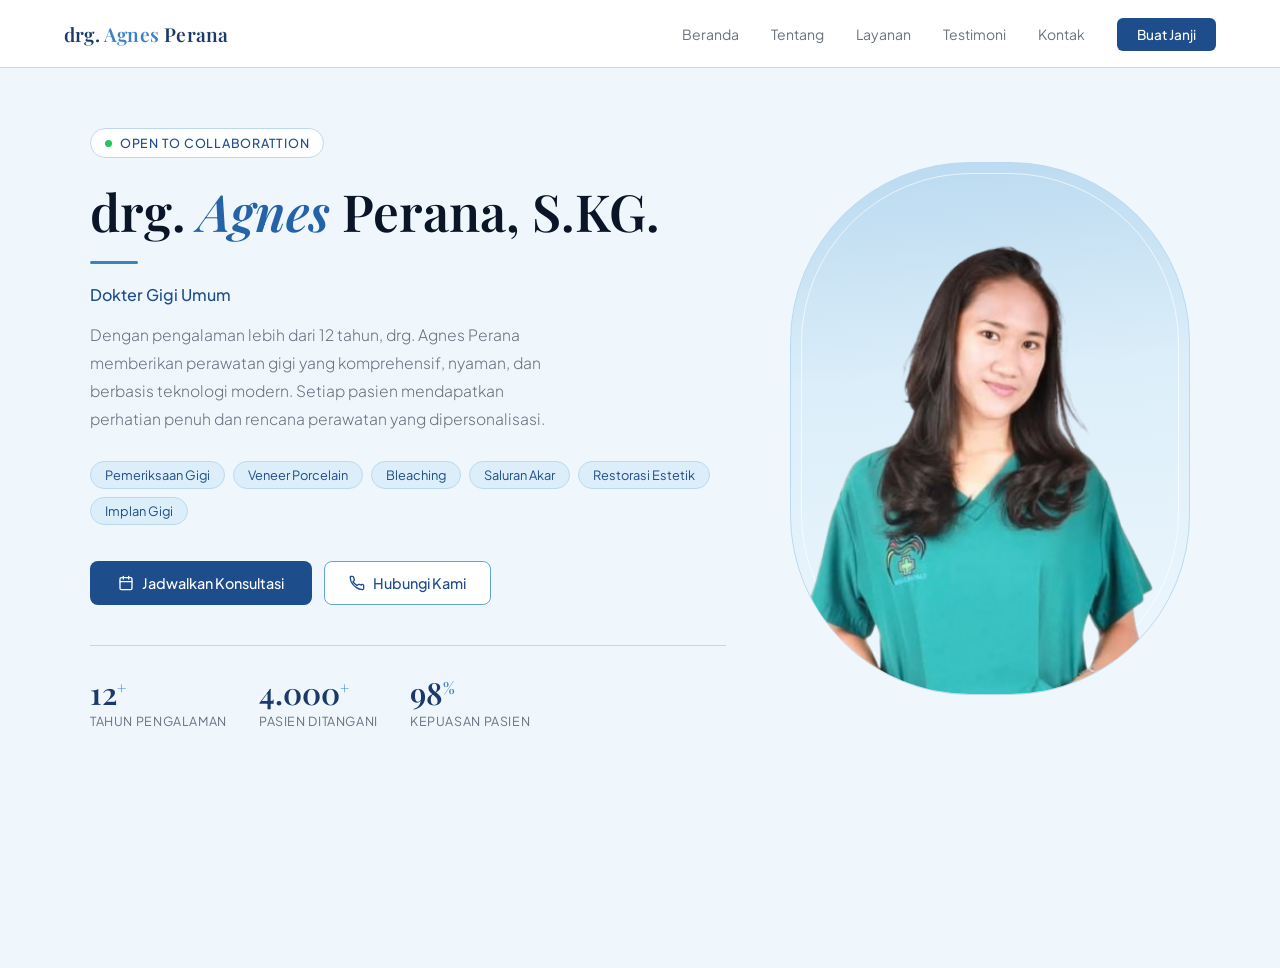
==== index.html @ d4559a84 "adding favicon & grouping image files" ====
<!doctype html>
<html lang="id">
  <head>
    <meta charset="UTF-8" />
    <meta name="viewport" content="width=device-width, initial-scale=1.0" />
    <title>drg. Agnes Perana</title>

    <!-- Favicon -->
    <link rel="icon" href="assets/favicon/favicon.png" type="image/png" />

    <!-- Google Fonts -->
    <link rel="preconnect" href="https://fonts.googleapis.com" />
    <link rel="preconnect" href="https://fonts.gstatic.com" crossorigin />
    <link href="https://fonts.googleapis.com/css2?family=Playfair+Display:ital,wght@0,600;1,500&family=Plus+Jakarta+Sans:wght@300;400;500;600&display=swap" rel="stylesheet" />

    <!-- Stylesheet -->
    <link rel="stylesheet" href="style.css" />
  </head>
  <body>
    <!-- ══════════════════════════════════
     NAVBAR
════════════════════════════════════ -->
    <header>
      <nav class="navbar">
        <a href="#" class="logo">drg. <span>Agnes</span> Perana</a>

        <ul class="nav-menu">
          <li><a href="#">Beranda</a></li>
          <li><a href="#">Tentang</a></li>
          <li><a href="#">Layanan</a></li>
          <li><a href="#">Testimoni</a></li>
          <li><a href="#">Kontak</a></li>
          <li><a href="#" class="nav-btn">Buat Janji</a></li>
        </ul>

        <button class="hamburger" id="ham" aria-label="Buka menu">
          <span></span>
          <span></span>
          <span></span>
        </button>
      </nav>

      <!-- Mobile nav drawer (ditampilkan saat hamburger diklik) -->
      <nav class="mobile-nav" id="mobileNav">
        <a href="#">Beranda</a>
        <a href="#">Tentang</a>
        <a href="#">Layanan</a>
        <a href="#">Testimoni</a>
        <a href="#">Kontak</a>
        <a href="#" class="m-cta">Buat Janji →</a>
      </nav>
    </header>

    <!-- ══════════════════════════════════
     HERO
════════════════════════════════════ -->
    <section class="hero">
      <div class="hero-inner">
        <!-- Kiri: Konten Teks -->
        <div class="hero-content">
          <div class="status-pill">
            <span class="status-dot"></span>
            Open to Collaborattion
          </div>

          <h1 class="hero-name">drg. <em>Agnes</em> Perana, S.KG.</h1>

          <p class="hero-degree"></p>
          <!-- Harusnya dipake buat gelar -->

          <div class="divider"></div>

          <p class="hero-specialty">Dokter Gigi Umum</p>

          <p class="hero-desc">
            Dengan pengalaman lebih dari 12 tahun, drg. Agnes Perana memberikan perawatan gigi yang komprehensif, nyaman, dan berbasis teknologi modern. Setiap pasien mendapatkan perhatian penuh dan rencana perawatan yang dipersonalisasi.
          </p>

          <div class="service-tags">
            <a href="#" class="tag">Pemeriksaan Gigi</a>
            <span class="tag">Veneer Porcelain</span>
            <span class="tag">Bleaching</span>
            <span class="tag">Saluran Akar</span>
            <span class="tag">Restorasi Estetik</span>
            <span class="tag">Implan Gigi</span>
          </div>

          <div class="hero-actions">
            <a href="#" class="btn-primary">
              <!-- Ikon kalender -->
              <svg width="16" height="16" viewBox="0 0 24 24" fill="none" stroke="currentColor" stroke-width="2" stroke-linecap="round" stroke-linejoin="round">
                <rect x="3" y="4" width="18" height="18" rx="2" />
                <path d="M16 2v4M8 2v4M3 10h18" />
              </svg>
              Jadwalkan Konsultasi
            </a>
            <a href="#" class="btn-outline">
              <!-- Ikon telepon -->
              <svg width="16" height="16" viewBox="0 0 24 24" fill="none" stroke="currentColor" stroke-width="2" stroke-linecap="round" stroke-linejoin="round">
                <path
                  d="M22 16.92v3a2 2 0 01-2.18 2 19.79 19.79 0 01-8.63-3.07A19.5 19.5 0 013.07 9.81 19.79 19.79 0 012 2h3a2 2 0 012 1.72c.18.96.47 1.9.87 2.81a2 2 0 01-.45 2.11L6.09 9.91a16 16 0 006 6l1.27-1.27a2 2 0 012.11-.45c.91.4 1.85.69 2.81.87A2 2 0 0122 16v2.92z"
                />
              </svg>
              Hubungi Kami
            </a>
          </div>

          <div class="stats-row">
            <div class="stat">
              <div class="stat-num">12<sup>+</sup></div>
              <div class="stat-label">Tahun Pengalaman</div>
            </div>
            <div class="stat">
              <div class="stat-num">4.000<sup>+</sup></div>
              <div class="stat-label">Pasien Ditangani</div>
            </div>
            <div class="stat">
              <div class="stat-num">98<sup>%</sup></div>
              <div class="stat-label">Kepuasan Pasien</div>
            </div>
          </div>
        </div>
        <!-- /hero-content -->

        <!-- Kanan: Foto Profil -->
        <div class="hero-photo-wrap">
          <div class="photo-frame">
            <!--
        ╔══════════════════════════════════════════════════════╗
        ║           SPESIFIKASI FOTO PROFIL DOKTER             ║
        ╠══════════════════════════════════════════════════════╣
        ║  Ukuran      : Min. 600 × 800 px (rasio 3:4)        ║
        ║  Format      : JPG atau WebP (kualitas ≥ 85%)        ║
        ║  Orientasi   : Portrait (vertikal)                   ║
        ║  Framing     : Kepala hingga pinggang (bust shot)    ║
        ║                Kepala di 1/4 bagian atas frame       ║
        ║  Background  : Polos — putih / abu / biru muda       ║
        ║  Pencahayaan : Terang, merata, profesional           ║
        ║  Pakaian     : Jas dokter putih / scrub biru         ║
        ║  Ekspresi    : Senyum ramah, tatapan ke kamera       ║
        ╠══════════════════════════════════════════════════════╣
        ║  CARA PAKAI FOTO ASLI:                               ║
        ║  Hapus seluruh <svg> di bawah, ganti dengan:        ║
        ║                                                      ║
        ║  <img src="foto-dokter.jpg"                          ║
        ║       alt="drg. Agnes Perana, S.KG."                      ║
        ║       style="width:100%;height:100%;                 ║
        ║              object-fit:cover;                       ║
        ║              object-position:center top;             ║
        ║              display:block;" />                      ║
        ╚══════════════════════════════════════════════════════╝
        -->

            <!-- SVG Ilustrasi Placeholder Dokter -->
            <img src="assets/hero/profile.png" alt="Foto Profil drg. Agnes Perana, S.KG." class="doctor-svg" />
          </div>
        </div>
        <!-- /hero-photo-wrap -->
      </div>
      <!-- /hero-inner -->
    </section>

    <!-- JavaScript -->
    <script src="script.js"></script>
  </body>
</html>
---- style.css ----
/* =============================================
   SmileClinic — Hero Profile Stylesheet
   File   : style.css
   Dibuat : drg. Amelia Hartono, Sp.KG
   ============================================= */

*,
*::before,
*::after {
  box-sizing: border-box;
  margin: 0;
  padding: 0;
}

/* ── CSS VARIABLES ─────────────────── */
:root {
  --blue-950: #0a1628;
  --blue-900: #0d1f3c;
  --blue-800: #1b3a6b;
  --blue-700: #1e4d8c;
  --blue-600: #2563a8;
  --blue-500: #3b82c4;
  --blue-400: #60a5d8;
  --blue-300: #93c4e8;
  --blue-200: #bad9f0;
  --blue-100: #dbeef9;
  --blue-50: #eff7fd;
  --white: #ffffff;
  --gray-700: #374151;
  --gray-500: #6b7280;
  --gray-300: #d1d5db;
  --gray-100: #f3f6fa;
}

html {
  scroll-behavior: smooth;
}

body {
  font-family: "Plus Jakarta Sans", sans-serif;
  background: var(--white);
  color: var(--blue-950);
  min-height: 100vh;
  padding-top: 68px; /* Height of navbar */
}

/* ── NAVBAR ───────────────────────── */
.navbar {
  background: var(--white);
  border-bottom: 1px solid var(--gray-300);
  padding: 0 5%;
  height: 68px;
  display: flex;
  align-items: center;
  justify-content: space-between;
  position: fixed;
  top: 0;
  z-index: 100;
  width: 100%;
}

.logo {
  font-family: "Playfair Display", serif;
  font-size: 1.2rem;
  font-weight: 600;
  color: var(--blue-800);
  letter-spacing: 0.01em;
  text-decoration: none;
  flex-shrink: 0;
}
.logo span {
  color: var(--blue-500);
}

.nav-menu {
  display: flex;
  align-items: center;
  gap: 2rem;
  list-style: none;
}
.nav-menu a {
  font-size: 0.875rem;
  font-weight: 400;
  color: var(--gray-500);
  text-decoration: none;
  transition: color 0.2s;
  white-space: nowrap;
}
.nav-menu a:hover {
  color: var(--blue-700);
}

.nav-btn {
  background: var(--blue-700);
  color: var(--white) !important;
  padding: 0.5rem 1.25rem;
  border-radius: 6px;
  font-weight: 500 !important;
  font-size: 0.85rem !important;
  transition: background 0.2s !important;
}
.nav-btn:hover {
  background: var(--blue-800) !important;
}

.hamburger {
  display: none;
  flex-direction: column;
  gap: 5px;
  cursor: pointer;
  border: none;
  background: none;
  padding: 4px;
}
.hamburger span {
  display: block;
  width: 22px;
  height: 2px;
  background: var(--blue-800);
  border-radius: 2px;
}

/* ── MOBILE NAV DRAWER ────────────── */
.mobile-nav {
  display: none;
  flex-direction: column;
  background: var(--white);
  border-bottom: 1px solid var(--gray-300);
  padding: 1rem 5%;
  gap: 0;
}
.mobile-nav.open {
  display: flex;
}
.mobile-nav a {
  padding: 0.75rem 0;
  font-size: 0.95rem;
  color: var(--gray-700);
  text-decoration: none;
  border-bottom: 1px solid var(--gray-100);
}
.mobile-nav a:last-child {
  border-bottom: none;
}
.mobile-nav .m-cta {
  margin-top: 0.75rem;
  background: var(--blue-700);
  color: var(--white);
  text-align: center;
  padding: 0.75rem;
  border-radius: 6px;
  font-weight: 500;
  border-bottom: none;
}

/* ── HERO SECTION ─────────────────── */
.hero {
  background: var(--blue-50);
  padding: 60px 5% 60px;
  overflow: hidden;
  min-height: 100vh;
}

.hero-inner {
  max-width: 1100px;
  margin: 0 auto;
  display: grid;
  grid-template-columns: 1fr 400px;
  gap: 64px;
  align-items: center;
}

/* ── LEFT: TEXT CONTENT ──────────── */
.hero-content {
  padding-bottom: 0;
}

.status-pill {
  display: inline-flex;
  align-items: center;
  gap: 8px;
  background: var(--white);
  border: 1px solid var(--blue-200);
  color: var(--blue-700);
  font-size: 0.78rem;
  font-weight: 500;
  letter-spacing: 0.06em;
  text-transform: uppercase;
  padding: 6px 14px;
  border-radius: 100px;
  margin-bottom: 24px;
  animation: fadeUp 0.5s ease both;
}

.status-dot {
  width: 7px;
  height: 7px;
  border-radius: 50%;
  background: #22c55e;
  animation: blink 2s ease-in-out infinite;
}

@keyframes blink {
  0%,
  100% {
    opacity: 1;
  }
  50% {
    opacity: 0.3;
  }
}

.hero-name {
  font-family: "Playfair Display", serif;
  font-size: clamp(2rem, 4vw, 3.25rem);
  font-weight: 600;
  line-height: 1.15;
  color: var(--blue-950);
  margin-bottom: 4px;
  animation: fadeUp 0.55s 0.08s ease both;
}
.hero-name em {
  font-style: italic;
  color: var(--blue-600);
}

.hero-degree {
  font-size: 0.9rem;
  font-weight: 400;
  color: var(--gray-500);
  letter-spacing: 0.05em;
  margin-bottom: 20px;
  animation: fadeUp 0.55s 0.14s ease both;
}

.divider {
  width: 48px;
  height: 3px;
  background: var(--blue-500);
  border-radius: 2px;
  margin-bottom: 20px;
  animation: fadeUp 0.55s 0.18s ease both;
}

.hero-specialty {
  font-size: 1rem;
  font-weight: 500;
  color: var(--blue-700);
  margin-bottom: 16px;
  animation: fadeUp 0.55s 0.22s ease both;
}

.hero-desc {
  font-size: 0.975rem;
  font-weight: 300;
  line-height: 1.8;
  color: var(--gray-500);
  max-width: 480px;
  margin-bottom: 28px;
  animation: fadeUp 0.55s 0.26s ease both;
}

/* ── SERVICE TAGS ─────────────────── */
.service-tags {
  display: flex;
  flex-wrap: wrap;
  gap: 8px;
  margin-bottom: 36px;
  animation: fadeUp 0.55s 0.3s ease both;
}
.tag {
  font-size: 0.8rem;
  font-weight: 400;
  color: var(--blue-700);
  background: var(--blue-100);
  border: 1px solid var(--blue-200);
  padding: 5px 14px;
  border-radius: 100px;
  text-decoration: none;
}

/* ── CTA BUTTONS ──────────────────── */
.hero-actions {
  display: flex;
  gap: 12px;
  flex-wrap: wrap;
  margin-bottom: 40px;
  animation: fadeUp 0.55s 0.34s ease both;
}

.btn-primary {
  display: inline-flex;
  align-items: center;
  gap: 8px;
  background: var(--blue-700);
  color: var(--white);
  padding: 13px 28px;
  border-radius: 8px;
  font-size: 0.9rem;
  font-weight: 500;
  text-decoration: none;
  transition:
    background 0.2s,
    transform 0.15s;
}
.btn-primary:hover {
  background: var(--blue-800);
  transform: translateY(-1px);
}

.btn-outline {
  display: inline-flex;
  align-items: center;
  gap: 8px;
  background: var(--white);
  color: var(--blue-700);
  border: 1.5px solid var(--blue-400);
  padding: 12px 24px;
  border-radius: 8px;
  font-size: 0.9rem;
  font-weight: 500;
  text-decoration: none;
  transition:
    background 0.2s,
    border-color 0.2s,
    transform 0.15s;
}
.btn-outline:hover {
  background: var(--blue-50);
  border-color: var(--blue-600);
  transform: translateY(-1px);
}

/* ── STATS ROW ────────────────────── */
.stats-row {
  display: flex;
  gap: 32px;
  flex-wrap: wrap;
  padding-top: 32px;
  border-top: 1px solid var(--blue-200);
  animation: fadeUp 0.55s 0.4s ease both;
}

.stat-num {
  font-family: "Playfair Display", serif;
  font-size: 1.9rem;
  font-weight: 600;
  color: var(--blue-800);
  line-height: 1;
}
.stat-num sup {
  font-size: 1rem;
  color: var(--blue-500);
}

.stat-label {
  font-size: 0.78rem;
  font-weight: 400;
  color: var(--gray-500);
  letter-spacing: 0.05em;
  text-transform: uppercase;
  margin-top: 4px;
}

/* ── RIGHT: PHOTO ─────────────────── */
.hero-photo-wrap {
  display: flex;
  align-items: center;
  justify-content: center;
  animation: fadeUp 0.7s 0.1s ease both;
}

/*
  Photo frame — pill shape, vertically centered.
  Rasio 3:4 sesuai spesifikasi foto profil.
*/
.photo-frame {
  width: 100%;
  max-width: 680px; /* 340 aslinya */
  border-radius: 180px;
  overflow: hidden;
  background: linear-gradient(175deg, var(--blue-200) 0%, var(--blue-100) 40%, var(--blue-50) 100%);
  border: 1px solid var(--blue-200);
  display: flex;
  flex-direction: column;
  align-items: center;
  justify-content: center;
  position: relative;
  aspect-ratio: 3 / 4;
}

/* Subtle inner ring decoration */
.photo-frame::before {
  content: "";
  position: absolute;
  inset: 10px;
  border-radius: 170px;
  border: 1px solid rgba(255, 255, 255, 0.65);
  pointer-events: none;
  z-index: 1;
}

/*
  Saat foto asli dipasang, gunakan selector ini.
  <img> akan otomatis mengisi frame dengan benar.
*/
.photo-frame img {
  width: 100%;
  height: 100%;
  object-fit: cover;
  object-position: center top;
  display: block;
}

/* SVG ilustrasi placeholder */
.doctor-svg {
  width: 100%;
  height: 100%;
  display: block;
  position: relative;
  z-index: 2;
}

/* ── KEYFRAMES ────────────────────── */
@keyframes fadeUp {
  from {
    opacity: 0;
    transform: translateY(20px);
  }
  to {
    opacity: 1;
    transform: translateY(0);
  }
}

/* ── RESPONSIVE: TABLET ───────────── */
@media (max-width: 900px) {
  .hero {
    padding: 48px 5% 48px;
  }
  .hero-inner {
    grid-template-columns: 1fr;
    gap: 40px;
    align-items: center;
  }
  .hero-content {
    order: 2;
    padding-bottom: 0;
  }
  .hero-photo-wrap {
    order: 1;
    justify-content: center;
  }
  .photo-frame {
    max-width: 240px;
  }
  .hero-desc {
    max-width: 100%;
  }
  .nav-menu {
    display: none;
  }
  .hamburger {
    display: flex;
  }
}

/* ── RESPONSIVE: MOBILE ───────────── */
@media (max-width: 540px) {
  .hero {
    padding: 36px 5% 36px;
  }
  .hero-inner {
    gap: 28px;
  }
  .hero-content {
    padding-bottom: 0;
  }
  .hero-name {
    font-size: clamp(1.7rem, 7vw, 2.2rem);
  }
  .stats-row {
    gap: 20px;
  }
  .stat-num {
    font-size: 1.5rem;
  }
  .hero-actions {
    flex-direction: column;
  }
  .btn-primary,
  .btn-outline {
    justify-content: center;
    width: 100%;
  }
  .photo-frame {
    max-width: 180px;
  }
}
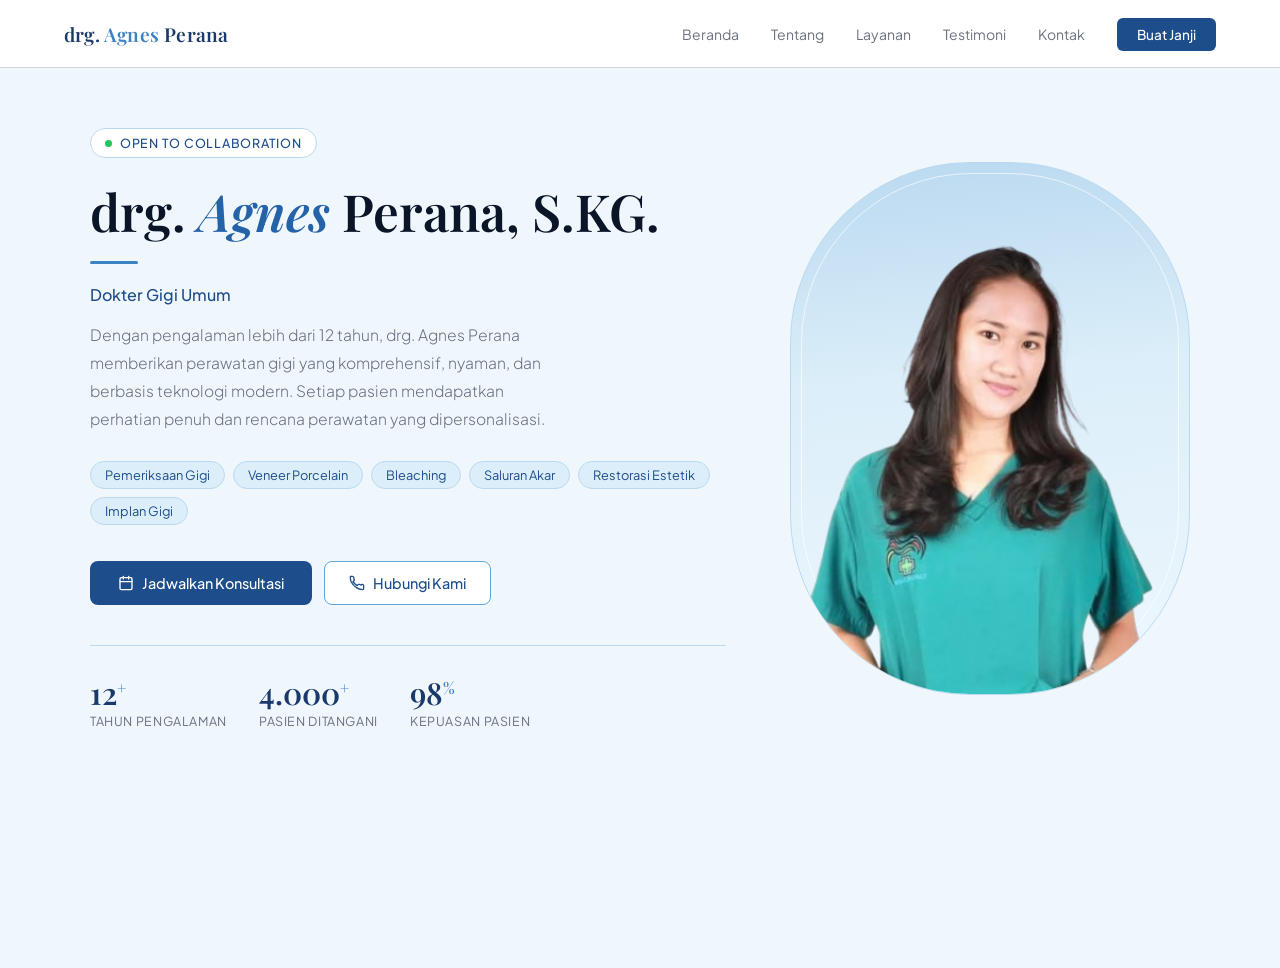
==== commit d7c23afe: "fix typo" ====
--- a/index.html
+++ b/index.html
@@ -60,7 +60,7 @@
         <div class="hero-content">
           <div class="status-pill">
             <span class="status-dot"></span>
-            Open to Collaborattion
+            Open to Collaboration
           </div>
 
           <h1 class="hero-name">drg. <em>Agnes</em> Perana, S.KG.</h1>
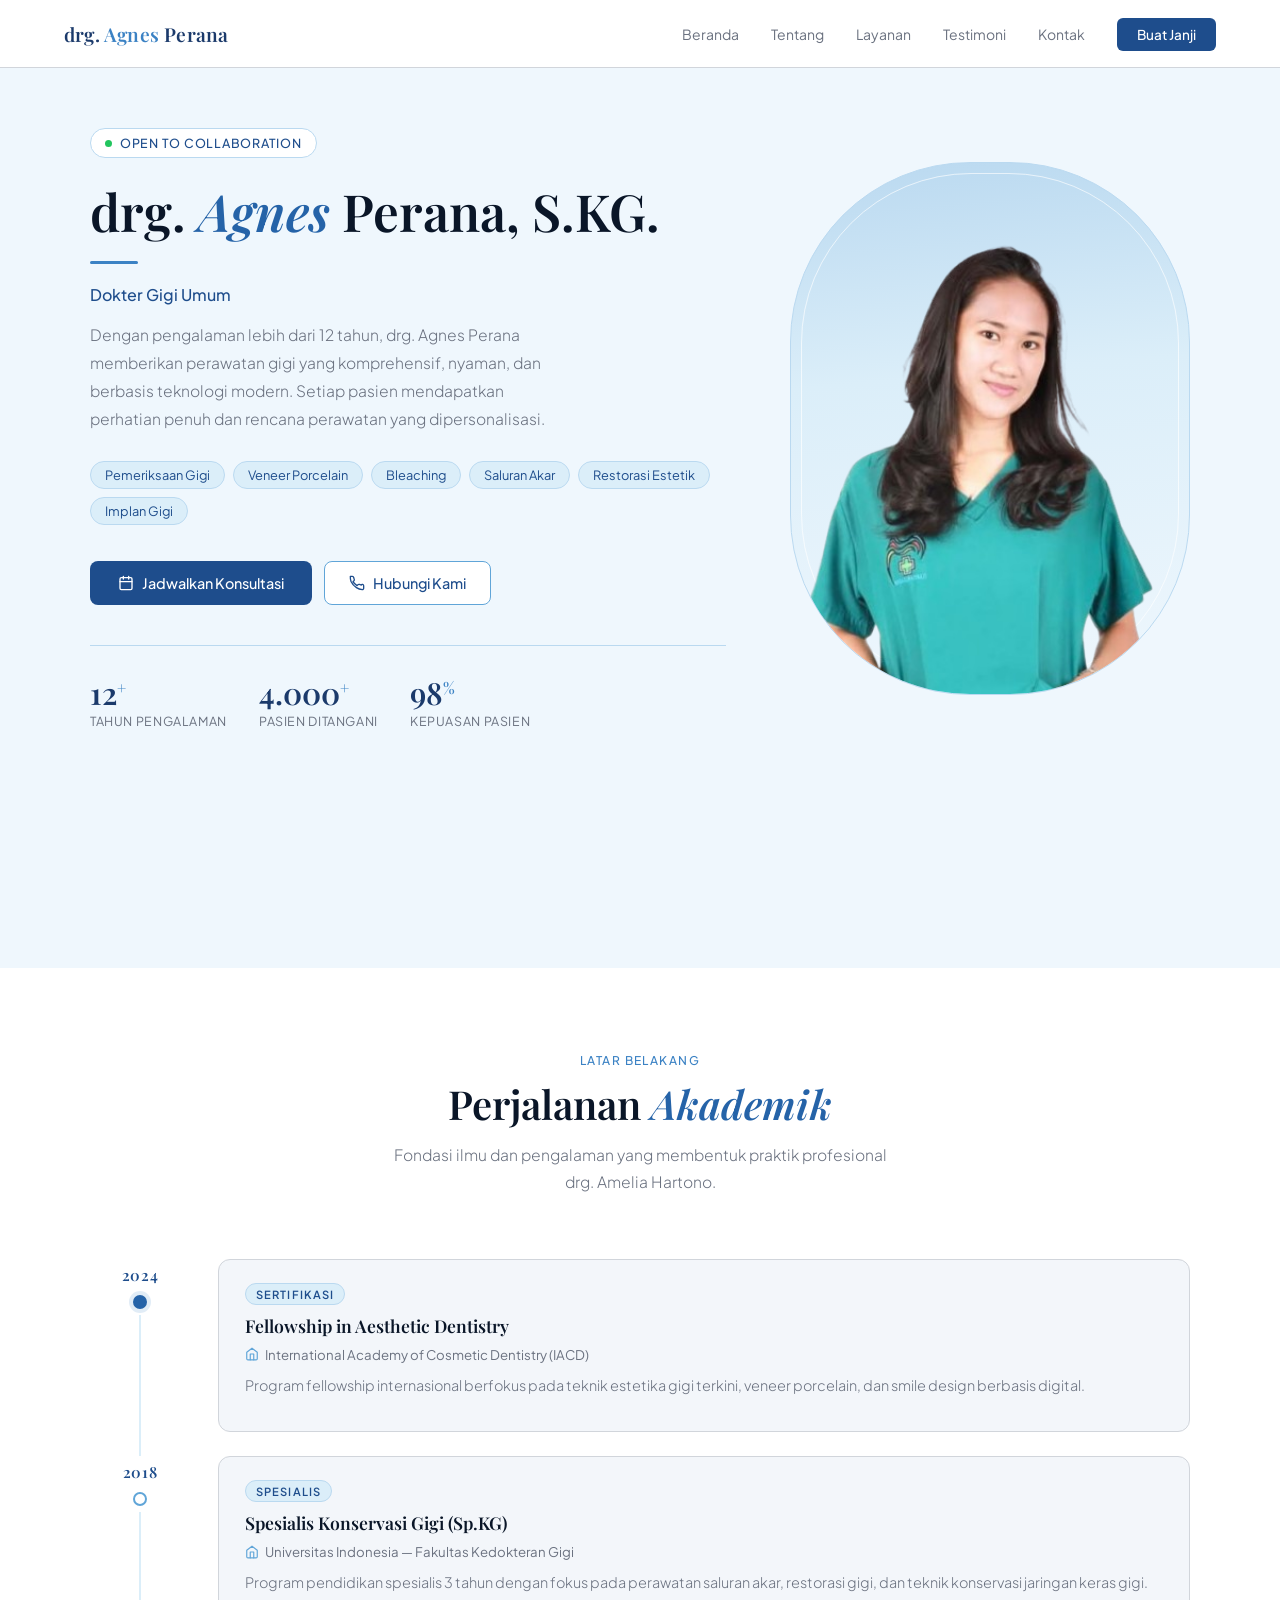
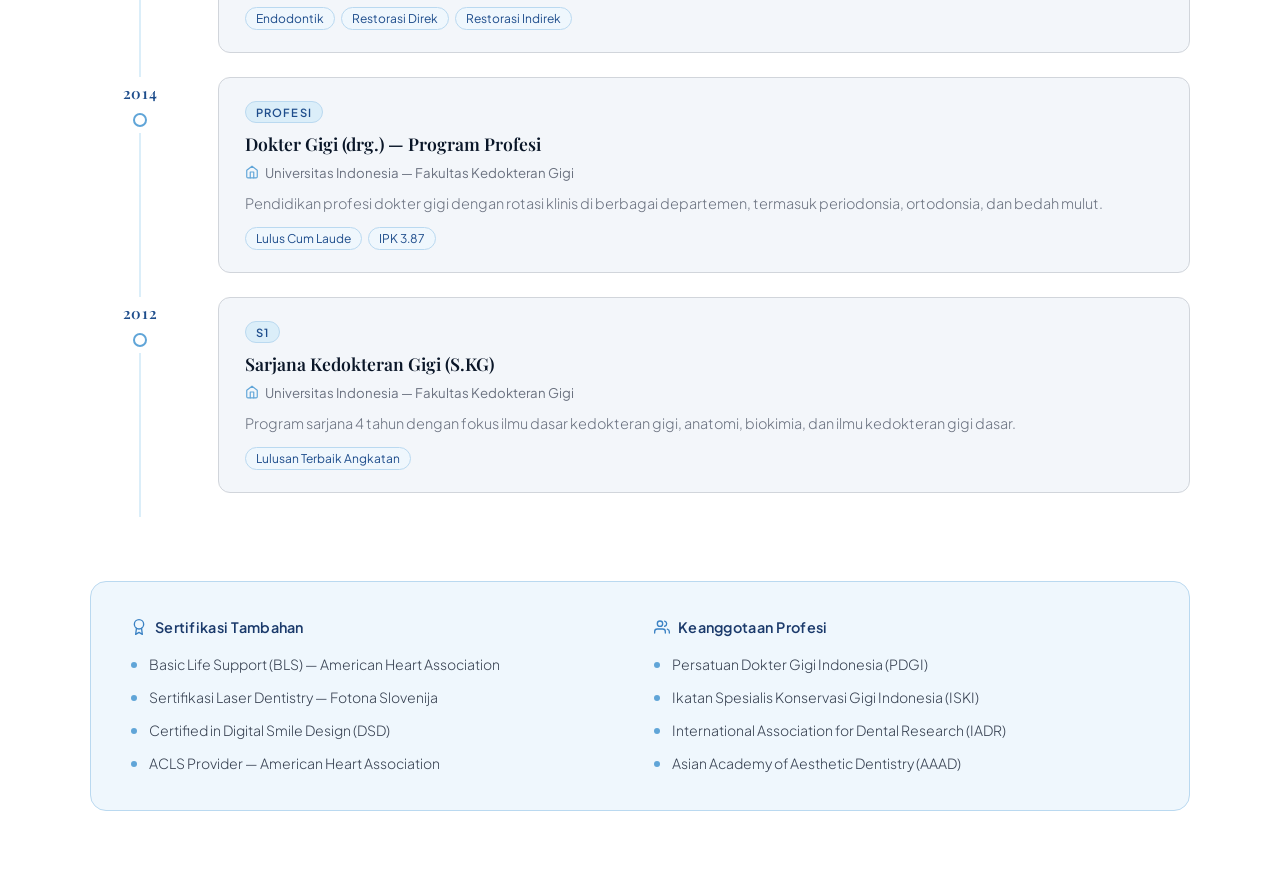
==== commit 096120d4: "add perjalanan akademik" ====
--- a/index.html
+++ b/index.html
@@ -160,6 +160,152 @@
       <!-- /hero-inner -->
     </section>
 
+    <!-- ══════════════════════════════════
+     PERJALANAN AKADEMIK
+════════════════════════════════════ -->
+    <section class="academic" id="akademik">
+      <div class="academic-inner">
+        <!-- Header section -->
+        <div class="academic-header">
+          <span class="section-label">Latar Belakang</span>
+          <h2 class="section-title">Perjalanan <em>Akademik</em></h2>
+          <p class="section-desc">Fondasi ilmu dan pengalaman yang membentuk praktik profesional drg. Amelia Hartono.</p>
+        </div>
+
+        <!-- Timeline -->
+        <div class="timeline">
+          <div class="timeline-item">
+            <div class="timeline-left">
+              <div class="tl-year">2024</div>
+              <div class="tl-dot active"></div>
+              <div class="tl-line"></div>
+            </div>
+            <div class="timeline-card">
+              <div class="tc-badge">Sertifikasi</div>
+              <h3 class="tc-title">Fellowship in Aesthetic Dentistry</h3>
+              <p class="tc-org">
+                <svg width="14" height="14" viewBox="0 0 24 24" fill="none" stroke="currentColor" stroke-width="2" stroke-linecap="round" stroke-linejoin="round">
+                  <path d="M3 9l9-7 9 7v11a2 2 0 01-2 2H5a2 2 0 01-2-2z" />
+                  <polyline points="9 22 9 12 15 12 15 22" />
+                </svg>
+                International Academy of Cosmetic Dentistry (IACD)
+              </p>
+              <p class="tc-desc">Program fellowship internasional berfokus pada teknik estetika gigi terkini, veneer porcelain, dan smile design berbasis digital.</p>
+            </div>
+          </div>
+
+          <div class="timeline-item">
+            <div class="timeline-left">
+              <div class="tl-year">2018</div>
+              <div class="tl-dot"></div>
+              <div class="tl-line"></div>
+            </div>
+            <div class="timeline-card">
+              <div class="tc-badge">Spesialis</div>
+              <h3 class="tc-title">Spesialis Konservasi Gigi (Sp.KG)</h3>
+              <p class="tc-org">
+                <svg width="14" height="14" viewBox="0 0 24 24" fill="none" stroke="currentColor" stroke-width="2" stroke-linecap="round" stroke-linejoin="round">
+                  <path d="M3 9l9-7 9 7v11a2 2 0 01-2 2H5a2 2 0 01-2-2z" />
+                  <polyline points="9 22 9 12 15 12 15 22" />
+                </svg>
+                Universitas Indonesia — Fakultas Kedokteran Gigi
+              </p>
+              <p class="tc-desc">Program pendidikan spesialis 3 tahun dengan fokus pada perawatan saluran akar, restorasi gigi, dan teknik konservasi jaringan keras gigi.</p>
+              <div class="tc-tags">
+                <span>Endodontik</span>
+                <span>Restorasi Direk</span>
+                <span>Restorasi Indirek</span>
+              </div>
+            </div>
+          </div>
+
+          <div class="timeline-item">
+            <div class="timeline-left">
+              <div class="tl-year">2014</div>
+              <div class="tl-dot"></div>
+              <div class="tl-line"></div>
+            </div>
+            <div class="timeline-card">
+              <div class="tc-badge">Profesi</div>
+              <h3 class="tc-title">Dokter Gigi (drg.) — Program Profesi</h3>
+              <p class="tc-org">
+                <svg width="14" height="14" viewBox="0 0 24 24" fill="none" stroke="currentColor" stroke-width="2" stroke-linecap="round" stroke-linejoin="round">
+                  <path d="M3 9l9-7 9 7v11a2 2 0 01-2 2H5a2 2 0 01-2-2z" />
+                  <polyline points="9 22 9 12 15 12 15 22" />
+                </svg>
+                Universitas Indonesia — Fakultas Kedokteran Gigi
+              </p>
+              <p class="tc-desc">Pendidikan profesi dokter gigi dengan rotasi klinis di berbagai departemen, termasuk periodonsia, ortodonsia, dan bedah mulut.</p>
+              <div class="tc-tags">
+                <span>Lulus Cum Laude</span>
+                <span>IPK 3.87</span>
+              </div>
+            </div>
+          </div>
+
+          <div class="timeline-item">
+            <div class="timeline-left">
+              <div class="tl-year">2012</div>
+              <div class="tl-dot"></div>
+              <div class="tl-line last"></div>
+            </div>
+            <div class="timeline-card">
+              <div class="tc-badge">S1</div>
+              <h3 class="tc-title">Sarjana Kedokteran Gigi (S.KG)</h3>
+              <p class="tc-org">
+                <svg width="14" height="14" viewBox="0 0 24 24" fill="none" stroke="currentColor" stroke-width="2" stroke-linecap="round" stroke-linejoin="round">
+                  <path d="M3 9l9-7 9 7v11a2 2 0 01-2 2H5a2 2 0 01-2-2z" />
+                  <polyline points="9 22 9 12 15 12 15 22" />
+                </svg>
+                Universitas Indonesia — Fakultas Kedokteran Gigi
+              </p>
+              <p class="tc-desc">Program sarjana 4 tahun dengan fokus ilmu dasar kedokteran gigi, anatomi, biokimia, dan ilmu kedokteran gigi dasar.</p>
+              <div class="tc-tags">
+                <span>Lulusan Terbaik Angkatan</span>
+              </div>
+            </div>
+          </div>
+        </div>
+        <!-- /timeline -->
+
+        <!-- Sertifikasi & Keanggotaan -->
+        <div class="academic-extra">
+          <div class="extra-col">
+            <h4 class="extra-title">
+              <svg width="16" height="16" viewBox="0 0 24 24" fill="none" stroke="currentColor" stroke-width="2" stroke-linecap="round" stroke-linejoin="round">
+                <circle cx="12" cy="8" r="7" />
+                <polyline points="8.21 13.89 7 23 12 20 17 23 15.79 13.88" />
+              </svg>
+              Sertifikasi Tambahan
+            </h4>
+            <ul class="extra-list">
+              <li>Basic Life Support (BLS) — American Heart Association</li>
+              <li>Sertifikasi Laser Dentistry — Fotona Slovenija</li>
+              <li>Certified in Digital Smile Design (DSD)</li>
+              <li>ACLS Provider — American Heart Association</li>
+            </ul>
+          </div>
+          <div class="extra-col">
+            <h4 class="extra-title">
+              <svg width="16" height="16" viewBox="0 0 24 24" fill="none" stroke="currentColor" stroke-width="2" stroke-linecap="round" stroke-linejoin="round">
+                <path d="M17 21v-2a4 4 0 00-4-4H5a4 4 0 00-4 4v2" />
+                <circle cx="9" cy="7" r="4" />
+                <path d="M23 21v-2a4 4 0 00-3-3.87" />
+                <path d="M16 3.13a4 4 0 010 7.75" />
+              </svg>
+              Keanggotaan Profesi
+            </h4>
+            <ul class="extra-list">
+              <li>Persatuan Dokter Gigi Indonesia (PDGI)</li>
+              <li>Ikatan Spesialis Konservasi Gigi Indonesia (ISKI)</li>
+              <li>International Association for Dental Research (IADR)</li>
+              <li>Asian Academy of Aesthetic Dentistry (AAAD)</li>
+            </ul>
+          </div>
+        </div>
+      </div>
+    </section>
+
     <!-- JavaScript -->
     <script src="script.js"></script>
   </body>
--- a/style.css
+++ b/style.css
@@ -497,3 +497,312 @@
     max-width: 180px;
   }
 }
+
+/* ══════════════════════════════════════
+   ACADEMIC JOURNEY SECTION
+══════════════════════════════════════ */
+
+.academic {
+  background: var(--white);
+  padding: 80px 5%;
+}
+
+.academic-inner {
+  max-width: 1100px;
+  margin: 0 auto;
+}
+
+/* ── Section header ────────────────── */
+.academic-header {
+  text-align: center;
+  margin-bottom: 64px;
+}
+
+.section-label {
+  display: inline-block;
+  font-size: 0.75rem;
+  font-weight: 500;
+  letter-spacing: 0.12em;
+  text-transform: uppercase;
+  color: var(--blue-500);
+  margin-bottom: 12px;
+}
+
+.section-title {
+  font-family: "Playfair Display", serif;
+  font-size: clamp(1.75rem, 3.5vw, 2.5rem);
+  font-weight: 600;
+  color: var(--blue-950);
+  line-height: 1.2;
+  margin-bottom: 14px;
+}
+.section-title em {
+  font-style: italic;
+  color: var(--blue-600);
+}
+
+.section-desc {
+  font-size: 0.975rem;
+  font-weight: 300;
+  color: var(--gray-500);
+  line-height: 1.7;
+  max-width: 520px;
+  margin: 0 auto;
+}
+
+/* ── Timeline wrapper ──────────────── */
+.timeline {
+  display: flex;
+  flex-direction: column;
+  gap: 0;
+  margin-bottom: 64px;
+}
+
+/* Each row */
+.timeline-item {
+  display: grid;
+  grid-template-columns: 100px 1fr;
+  gap: 0 28px;
+  align-items: stretch;
+}
+
+/* Left column: year + dot + line */
+.timeline-left {
+  display: flex;
+  flex-direction: column;
+  align-items: center;
+  padding-top: 6px;
+}
+
+.tl-year {
+  font-family: "Playfair Display", serif;
+  font-size: 0.95rem;
+  font-weight: 600;
+  color: var(--blue-700);
+  letter-spacing: 0.04em;
+  margin-bottom: 10px;
+  text-align: center;
+}
+
+.tl-dot {
+  width: 14px;
+  height: 14px;
+  border-radius: 50%;
+  border: 2px solid var(--blue-400);
+  background: var(--white);
+  flex-shrink: 0;
+  z-index: 1;
+  transition: background 0.2s;
+}
+.tl-dot.active {
+  background: var(--blue-600);
+  border-color: var(--blue-600);
+  box-shadow: 0 0 0 4px rgba(59, 130, 196, 0.15);
+}
+
+.tl-line {
+  width: 2px;
+  flex: 1;
+  background: var(--blue-100);
+  margin-top: 6px;
+  margin-bottom: 0;
+  min-height: 32px;
+}
+
+/* Right column: card */
+.timeline-card {
+  background: var(--gray-100);
+  border: 1px solid var(--gray-300);
+  border-radius: 12px;
+  padding: 22px 26px;
+  margin-bottom: 24px;
+  transition:
+    border-color 0.2s,
+    box-shadow 0.2s;
+}
+.timeline-card:hover {
+  border-color: var(--blue-300);
+  box-shadow: 0 4px 16px rgba(37, 99, 168, 0.08);
+}
+
+.tc-badge {
+  display: inline-block;
+  font-size: 0.7rem;
+  font-weight: 600;
+  letter-spacing: 0.1em;
+  text-transform: uppercase;
+  color: var(--blue-700);
+  background: var(--blue-100);
+  border: 1px solid var(--blue-200);
+  padding: 3px 10px;
+  border-radius: 100px;
+  margin-bottom: 10px;
+}
+
+.tc-title {
+  font-family: "Playfair Display", serif;
+  font-size: 1.1rem;
+  font-weight: 600;
+  color: var(--blue-950);
+  margin-bottom: 8px;
+  line-height: 1.3;
+}
+
+.tc-org {
+  display: flex;
+  align-items: center;
+  gap: 6px;
+  font-size: 0.83rem;
+  font-weight: 400;
+  color: var(--gray-500);
+  margin-bottom: 10px;
+}
+.tc-org svg {
+  flex-shrink: 0;
+  stroke: var(--blue-400);
+}
+
+.tc-desc {
+  font-size: 0.9rem;
+  font-weight: 300;
+  line-height: 1.7;
+  color: var(--gray-500);
+  margin-bottom: 12px;
+}
+
+.tc-tags {
+  display: flex;
+  flex-wrap: wrap;
+  gap: 6px;
+  margin-top: 4px;
+}
+.tc-tags span {
+  font-size: 0.75rem;
+  font-weight: 400;
+  color: var(--blue-700);
+  background: var(--blue-50);
+  border: 1px solid var(--blue-200);
+  padding: 3px 10px;
+  border-radius: 100px;
+}
+
+/* ── Extra: certs + memberships ───── */
+.academic-extra {
+  display: grid;
+  grid-template-columns: 1fr 1fr;
+  gap: 28px;
+  background: var(--blue-50);
+  border: 1px solid var(--blue-200);
+  border-radius: 16px;
+  padding: 36px 40px;
+}
+
+.extra-title {
+  display: flex;
+  align-items: center;
+  gap: 8px;
+  font-size: 0.9rem;
+  font-weight: 600;
+  color: var(--blue-800);
+  letter-spacing: 0.02em;
+  margin-bottom: 18px;
+}
+.extra-title svg {
+  stroke: var(--blue-500);
+  flex-shrink: 0;
+}
+
+.extra-list {
+  list-style: none;
+  display: flex;
+  flex-direction: column;
+  gap: 12px;
+}
+.extra-list li {
+  font-size: 0.875rem;
+  font-weight: 300;
+  color: var(--gray-700);
+  line-height: 1.5;
+  padding-left: 18px;
+  position: relative;
+}
+.extra-list li::before {
+  content: "";
+  position: absolute;
+  left: 0;
+  top: 8px;
+  width: 6px;
+  height: 6px;
+  border-radius: 50%;
+  background: var(--blue-400);
+}
+
+/* ── Responsive ─────────────────── */
+@media (max-width: 768px) {
+  .academic {
+    padding: 60px 5%;
+  }
+  .academic-header {
+    margin-bottom: 48px;
+  }
+
+  .timeline-item {
+    grid-template-columns: 72px 1fr;
+    gap: 0 18px;
+  }
+  .tl-year {
+    font-size: 0.82rem;
+  }
+
+  .timeline-card {
+    padding: 18px 20px;
+  }
+  .tc-title {
+    font-size: 1rem;
+  }
+
+  .academic-extra {
+    grid-template-columns: 1fr;
+    gap: 32px;
+    padding: 28px 24px;
+  }
+}
+
+@media (max-width: 480px) {
+  .academic {
+    padding: 48px 5%;
+  }
+  .academic-header {
+    margin-bottom: 36px;
+  }
+
+  .timeline-item {
+    grid-template-columns: 56px 1fr;
+    gap: 0 14px;
+  }
+  .tl-year {
+    font-size: 0.75rem;
+  }
+  .tl-dot {
+    width: 12px;
+    height: 12px;
+  }
+
+  .timeline-card {
+    padding: 16px;
+    margin-bottom: 20px;
+  }
+  .tc-title {
+    font-size: 0.95rem;
+  }
+  .tc-desc {
+    font-size: 0.85rem;
+  }
+
+  .academic-extra {
+    padding: 22px 18px;
+  }
+  .extra-list li {
+    font-size: 0.83rem;
+  }
+}
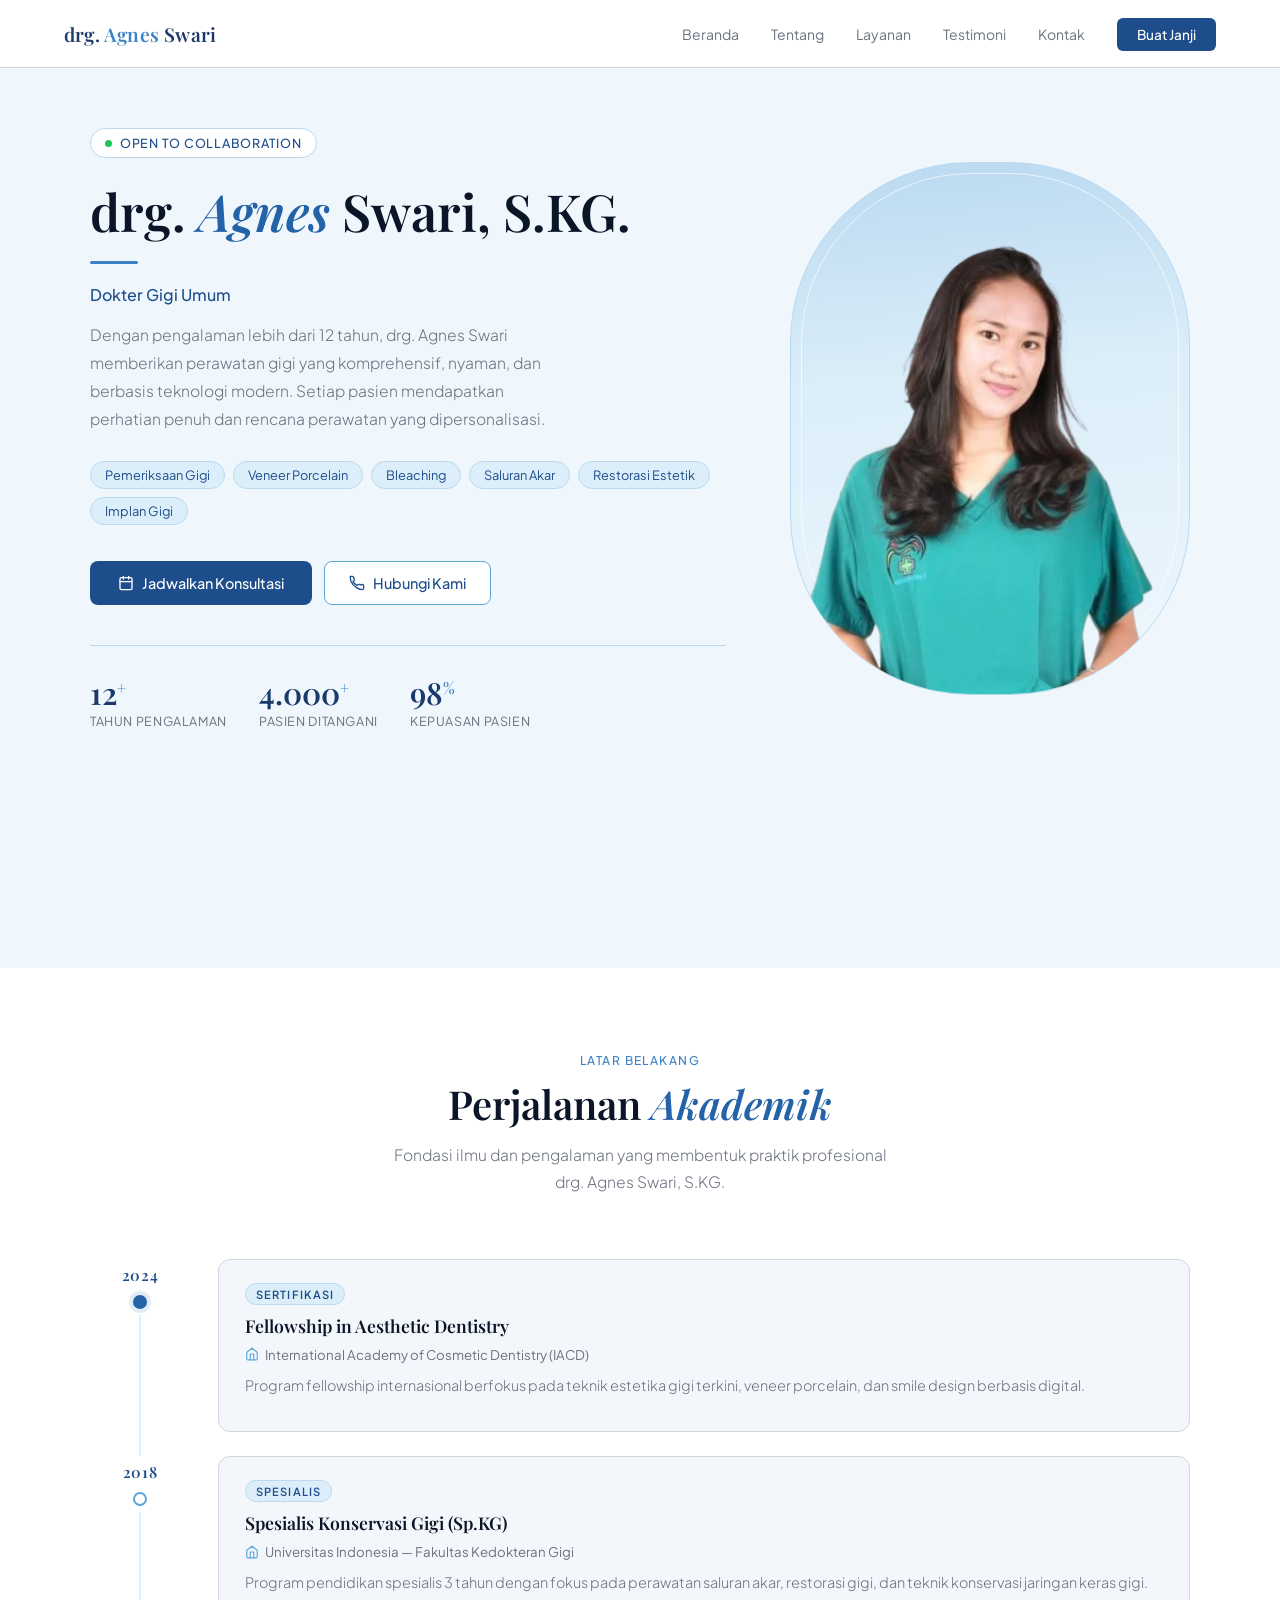
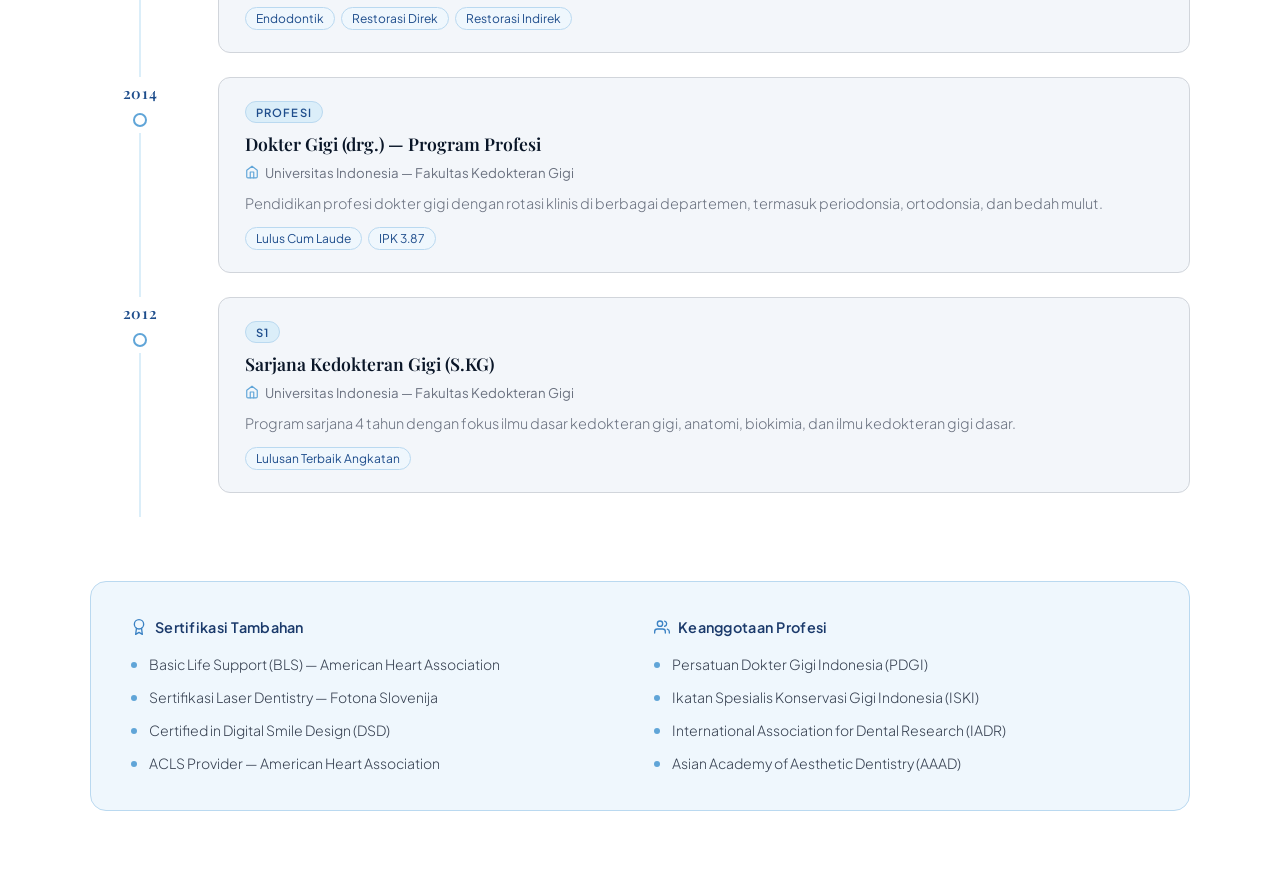
==== commit fe5569ee: "change name" ====
--- a/index.html
+++ b/index.html
@@ -22,7 +22,7 @@
 ════════════════════════════════════ -->
     <header>
       <nav class="navbar">
-        <a href="#" class="logo">drg. <span>Agnes</span> Perana</a>
+        <a href="#" class="logo">drg. <span>Agnes</span> Swari</a>
 
         <ul class="nav-menu">
           <li><a href="#">Beranda</a></li>
@@ -63,7 +63,7 @@
             Open to Collaboration
           </div>
 
-          <h1 class="hero-name">drg. <em>Agnes</em> Perana, S.KG.</h1>
+          <h1 class="hero-name">drg. <em>Agnes</em> Swari, S.KG.</h1>
 
           <p class="hero-degree"></p>
           <!-- Harusnya dipake buat gelar -->
@@ -73,7 +73,7 @@
           <p class="hero-specialty">Dokter Gigi Umum</p>
 
           <p class="hero-desc">
-            Dengan pengalaman lebih dari 12 tahun, drg. Agnes Perana memberikan perawatan gigi yang komprehensif, nyaman, dan berbasis teknologi modern. Setiap pasien mendapatkan perhatian penuh dan rencana perawatan yang dipersonalisasi.
+            Dengan pengalaman lebih dari 12 tahun, drg. Agnes Swari memberikan perawatan gigi yang komprehensif, nyaman, dan berbasis teknologi modern. Setiap pasien mendapatkan perhatian penuh dan rencana perawatan yang dipersonalisasi.
           </p>
 
           <div class="service-tags">
@@ -143,7 +143,7 @@
         ║  Hapus seluruh <svg> di bawah, ganti dengan:        ║
         ║                                                      ║
         ║  <img src="foto-dokter.jpg"                          ║
-        ║       alt="drg. Agnes Perana, S.KG."                      ║
+        ║       alt="drg. Agnes Swari, S.KG."                      ║
         ║       style="width:100%;height:100%;                 ║
         ║              object-fit:cover;                       ║
         ║              object-position:center top;             ║
@@ -152,7 +152,7 @@
         -->
 
             <!-- SVG Ilustrasi Placeholder Dokter -->
-            <img src="assets/hero/profile.png" alt="Foto Profil drg. Agnes Perana, S.KG." class="doctor-svg" />
+            <img src="assets/hero/profile.png" alt="Foto Profil drg. Agnes Swari, S.KG." class="doctor-svg" />
           </div>
         </div>
         <!-- /hero-photo-wrap -->
@@ -169,7 +169,7 @@
         <div class="academic-header">
           <span class="section-label">Latar Belakang</span>
           <h2 class="section-title">Perjalanan <em>Akademik</em></h2>
-          <p class="section-desc">Fondasi ilmu dan pengalaman yang membentuk praktik profesional drg. Amelia Hartono.</p>
+          <p class="section-desc">Fondasi ilmu dan pengalaman yang membentuk praktik profesional drg. Agnes Swari, S.KG.</p>
         </div>
 
         <!-- Timeline -->
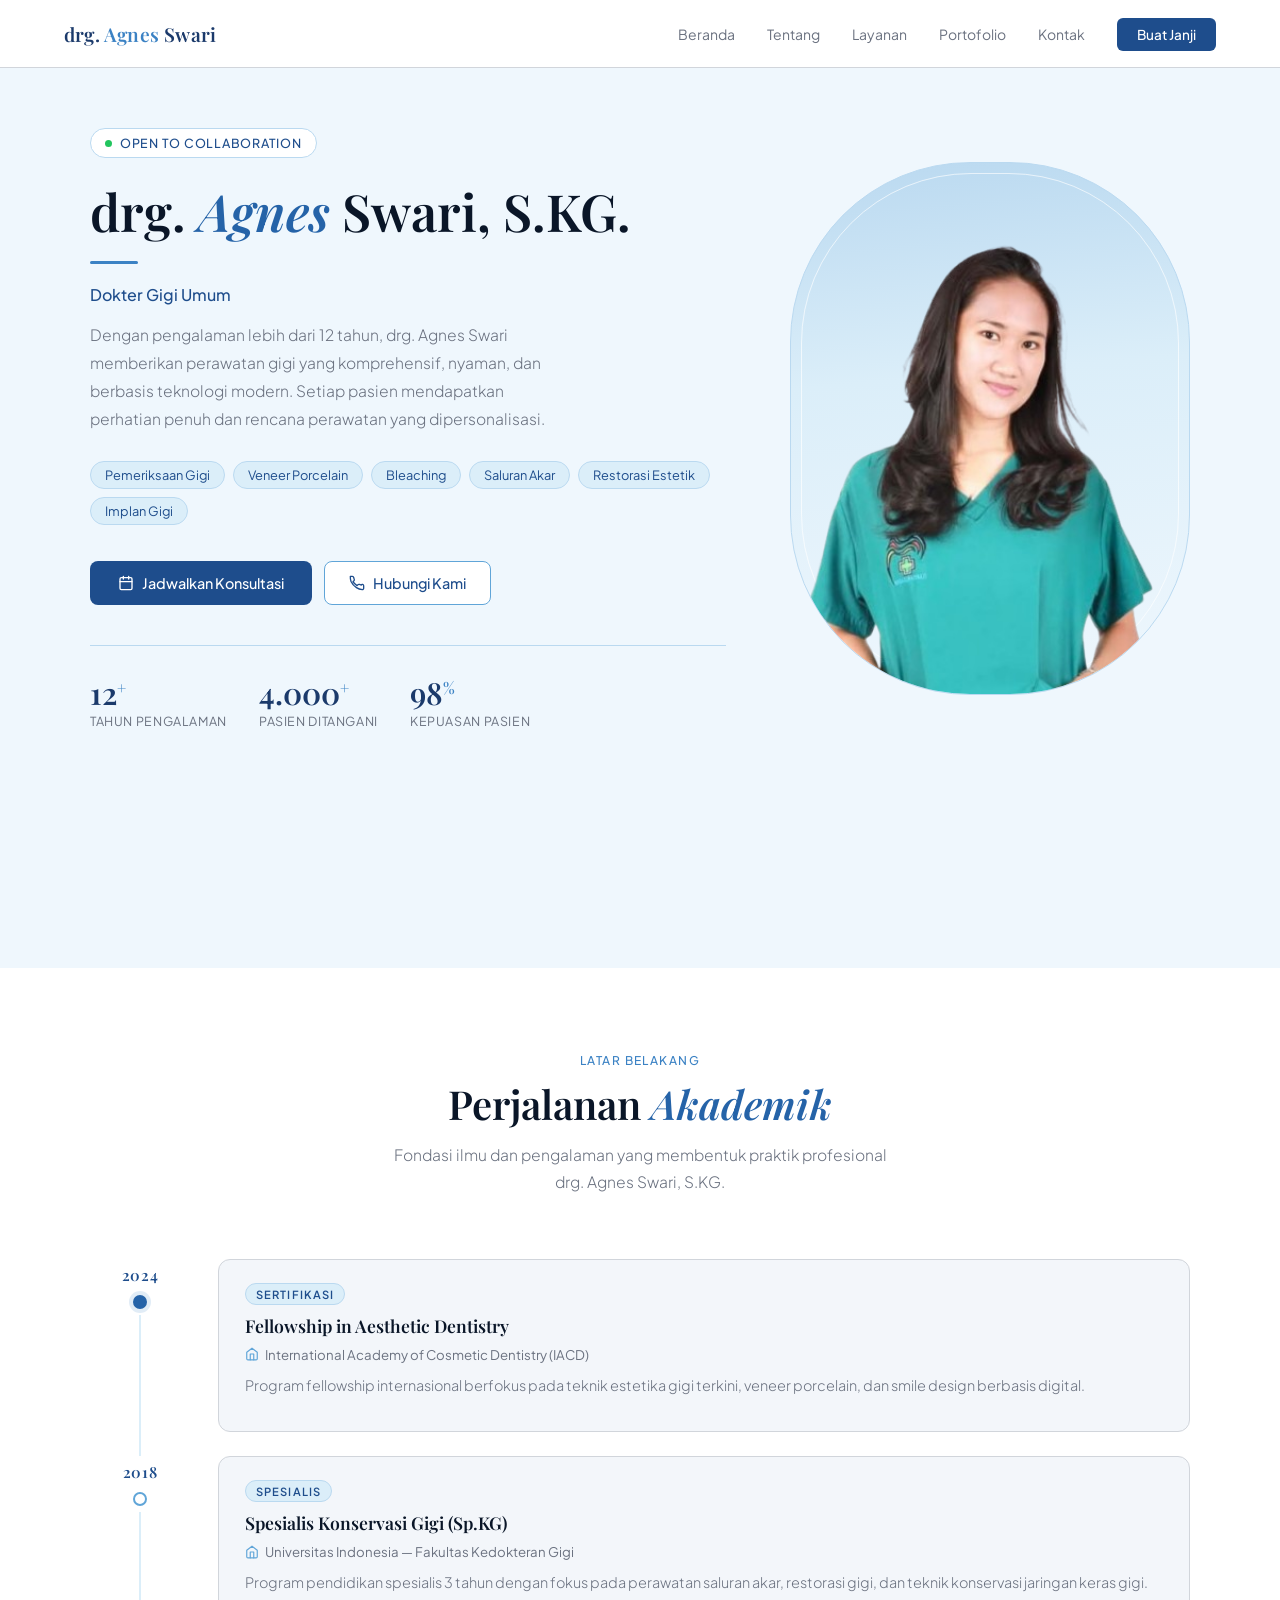
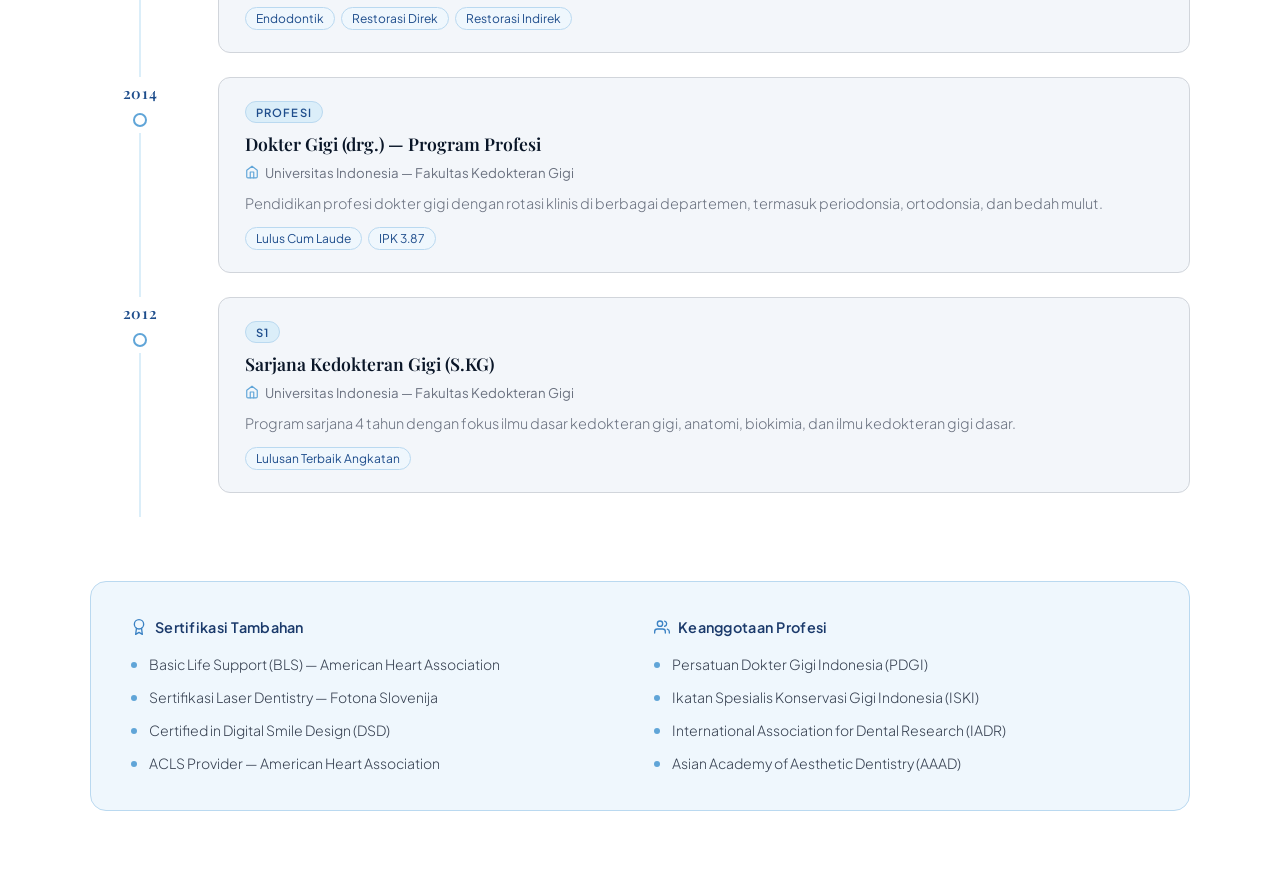
==== commit bea95e99: "adding Portofolio" ====
--- a/index.html
+++ b/index.html
@@ -3,7 +3,7 @@
   <head>
     <meta charset="UTF-8" />
     <meta name="viewport" content="width=device-width, initial-scale=1.0" />
-    <title>drg. Agnes Perana</title>
+    <title>drg. Agnes Swari</title>
 
     <!-- Favicon -->
     <link rel="icon" href="assets/favicon/favicon.png" type="image/png" />
@@ -22,13 +22,13 @@
 ════════════════════════════════════ -->
     <header>
       <nav class="navbar">
-        <a href="#" class="logo">drg. <span>Agnes</span> Swari</a>
+        <a href="index.html" class="logo">drg. <span>Agnes</span> Swari</a>
 
         <ul class="nav-menu">
-          <li><a href="#">Beranda</a></li>
+          <li><a href="index.html">Beranda</a></li>
           <li><a href="#">Tentang</a></li>
           <li><a href="#">Layanan</a></li>
-          <li><a href="#">Testimoni</a></li>
+          <li><a href="portofolio/portofolio.html">Portofolio</a></li>
           <li><a href="#">Kontak</a></li>
           <li><a href="#" class="nav-btn">Buat Janji</a></li>
         </ul>
@@ -45,7 +45,7 @@
         <a href="#">Beranda</a>
         <a href="#">Tentang</a>
         <a href="#">Layanan</a>
-        <a href="#">Testimoni</a>
+        <a href="portofolio.html">Portofolio</a>
         <a href="#">Kontak</a>
         <a href="#" class="m-cta">Buat Janji →</a>
       </nav>
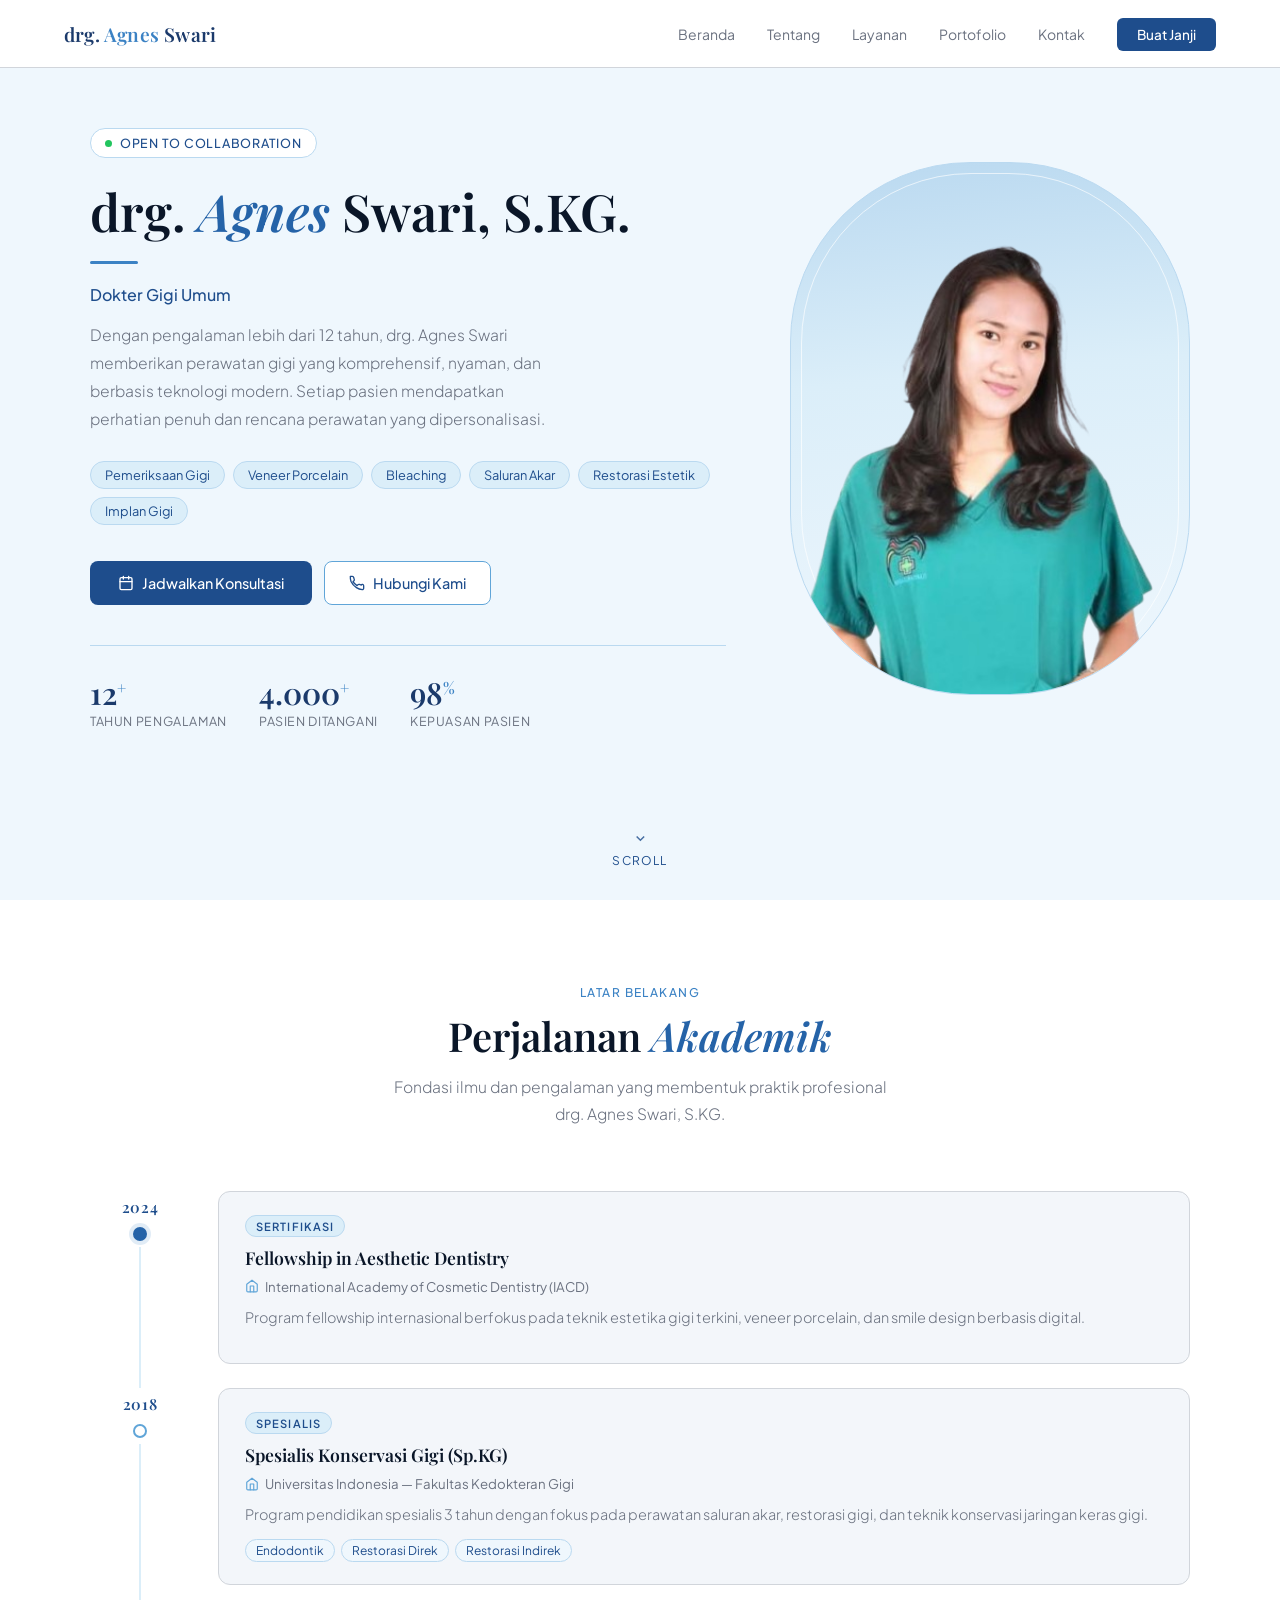
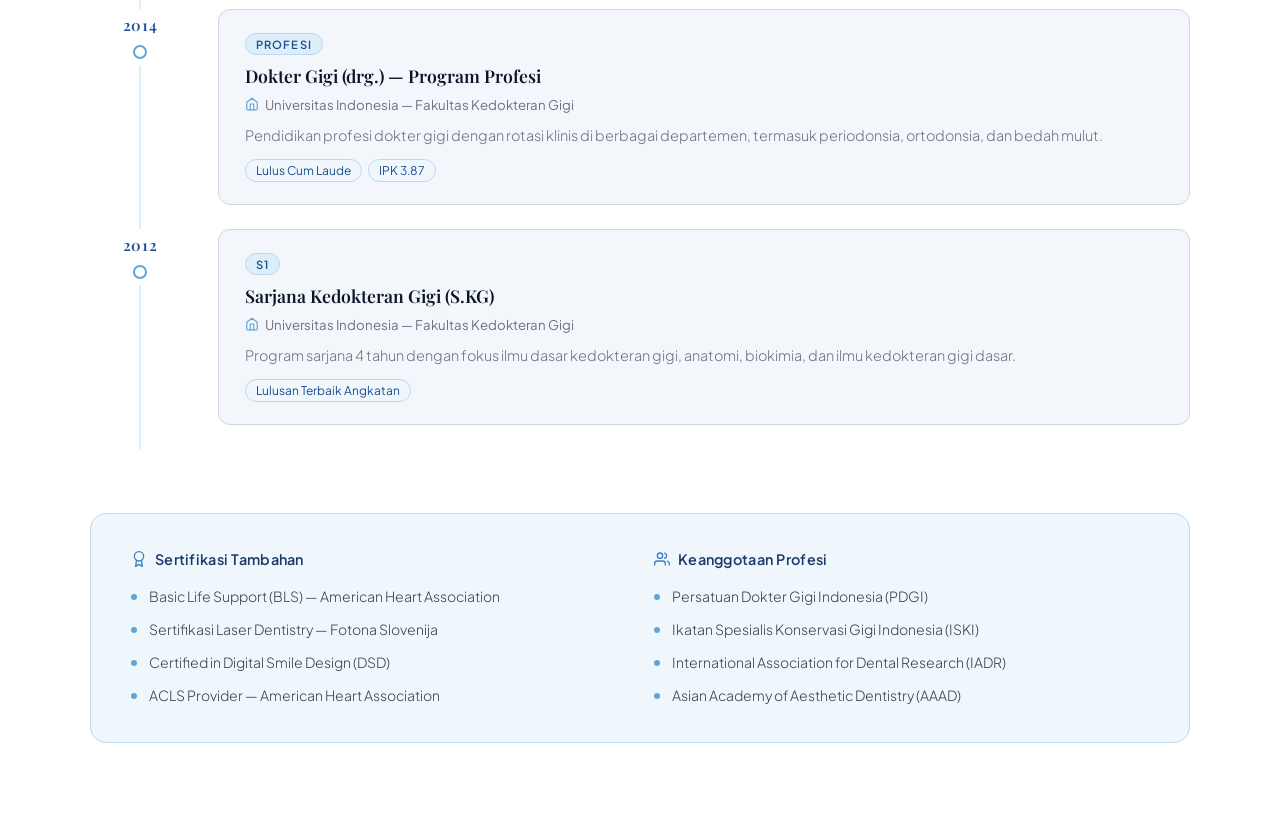
==== commit 9b41c776: "fix card slider & add scroll-hint @index" ====
--- a/index.html
+++ b/index.html
@@ -28,7 +28,7 @@
           <li><a href="index.html">Beranda</a></li>
           <li><a href="#">Tentang</a></li>
           <li><a href="#">Layanan</a></li>
-          <li><a href="portofolio/portofolio.html">Portofolio</a></li>
+          <li><a href="portofolio.html">Portofolio</a></li>
           <li><a href="#">Kontak</a></li>
           <li><a href="#" class="nav-btn">Buat Janji</a></li>
         </ul>
@@ -158,6 +158,11 @@
         <!-- /hero-photo-wrap -->
       </div>
       <!-- /hero-inner -->
+
+      <div class="scroll-hint">
+        <svg viewBox="0 0 24 24" fill="none" stroke="currentColor" stroke-width="2"><path d="M7 10l5 5 5-5" /></svg>
+        Scroll
+      </div>
     </section>
 
     <!-- ══════════════════════════════════
--- a/style.css
+++ b/style.css
@@ -40,7 +40,7 @@
   font-family: "Plus Jakarta Sans", sans-serif;
   background: var(--white);
   color: var(--blue-950);
-  min-height: 100vh;
+  /* min-height: 100vh; */
   padding-top: 68px; /* Height of navbar */
 }
 
@@ -155,10 +155,33 @@
 
 /* ── HERO SECTION ─────────────────── */
 .hero {
+  position: relative;
   background: var(--blue-50);
   padding: 60px 5% 60px;
   overflow: hidden;
-  min-height: 100vh;
+  min-height: calc(100vh - 68px); /* Full viewport height minus navbar */
+}
+
+.scroll-hint {
+  position: absolute;
+  bottom: 2rem;
+  left: 50%;
+  transform: translateX(-50%);
+  display: flex;
+  flex-direction: column;
+  align-items: center;
+  gap: 0.4rem;
+  color: var(--blue-700);
+  font-size: 0.75rem;
+  letter-spacing: 0.1em;
+  text-transform: uppercase;
+  z-index: 2;
+  animation: bounce 2s infinite;
+}
+
+.scroll-hint svg {
+  width: 18px;
+  opacity: 0.8;
 }
 
 .hero-inner {
@@ -433,6 +456,16 @@
   }
 }
 
+@keyframes bounce {
+  0%,
+  100% {
+    transform: translateX(-50%) translateY(0);
+  }
+  50% {
+    transform: translateX(-50%) translateY(-8px);
+  }
+}
+
 /* ── RESPONSIVE: TABLET ───────────── */
 @media (max-width: 900px) {
   .hero {
